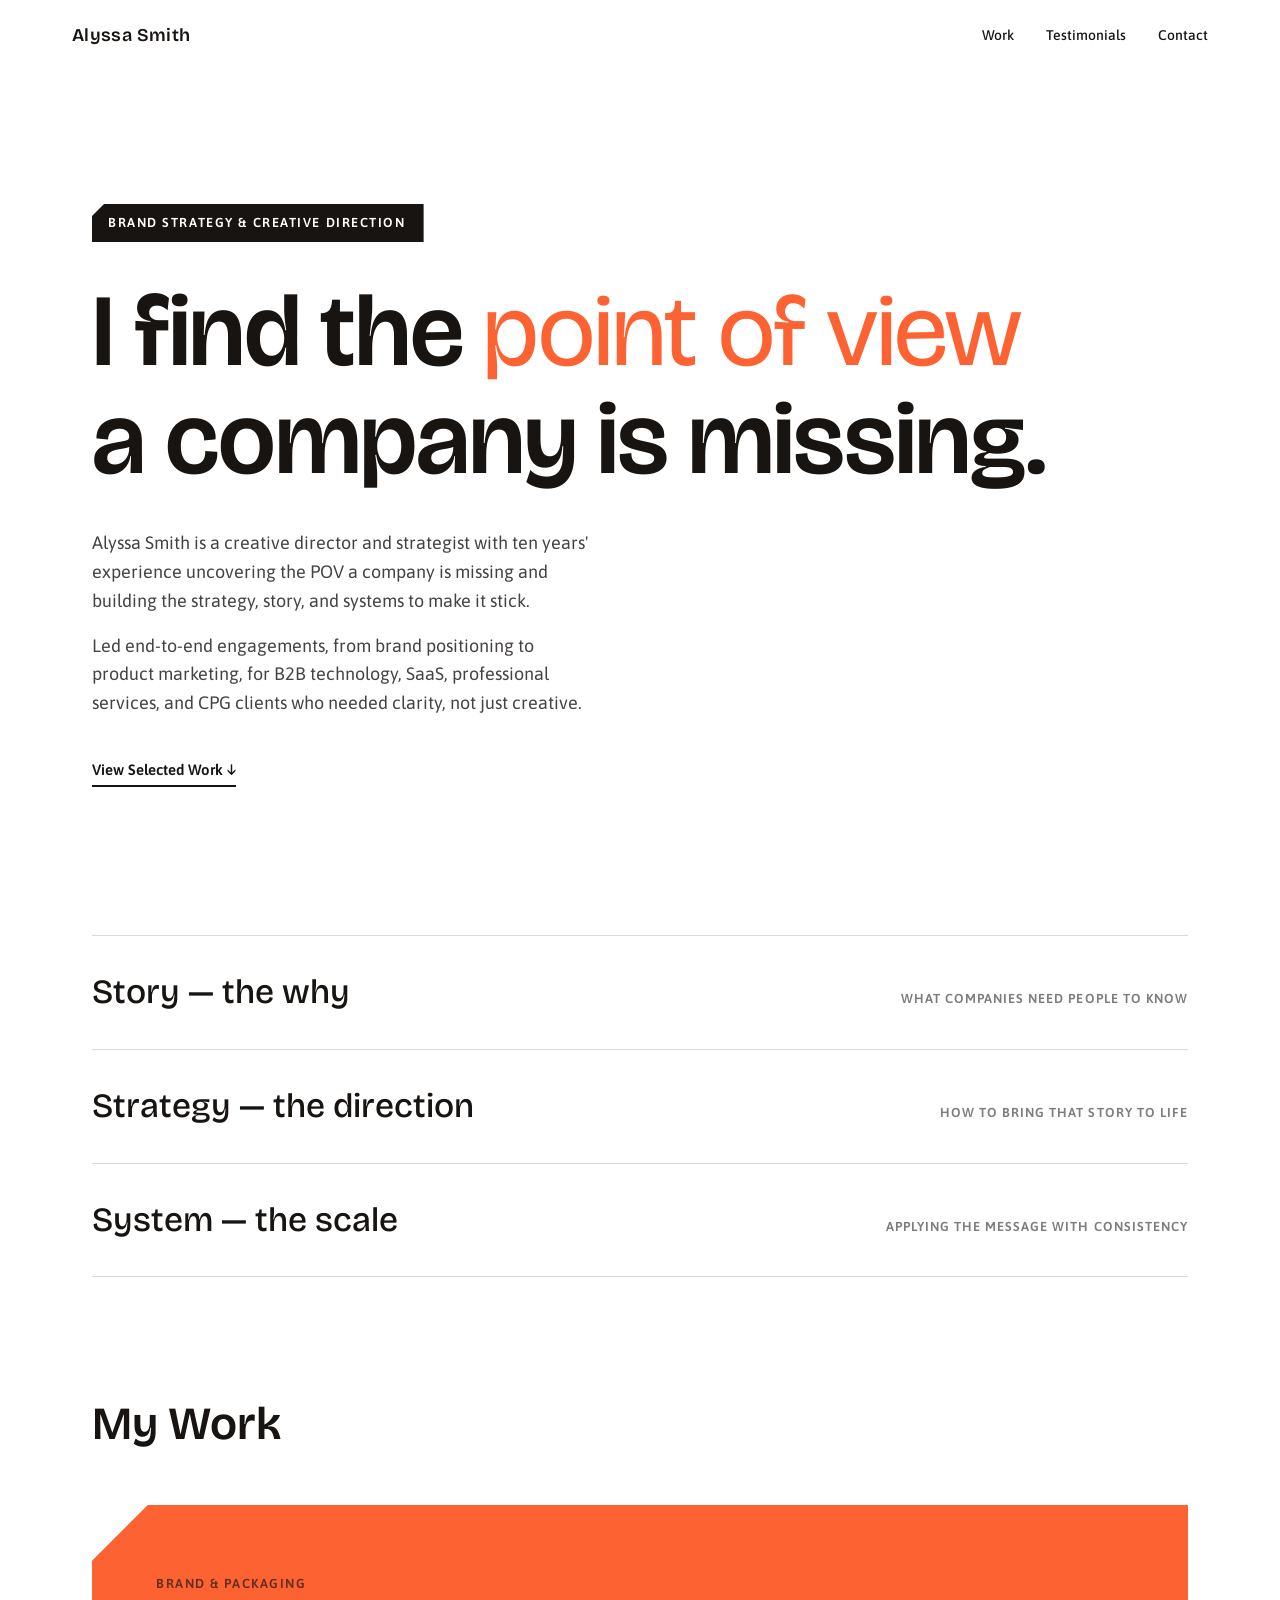
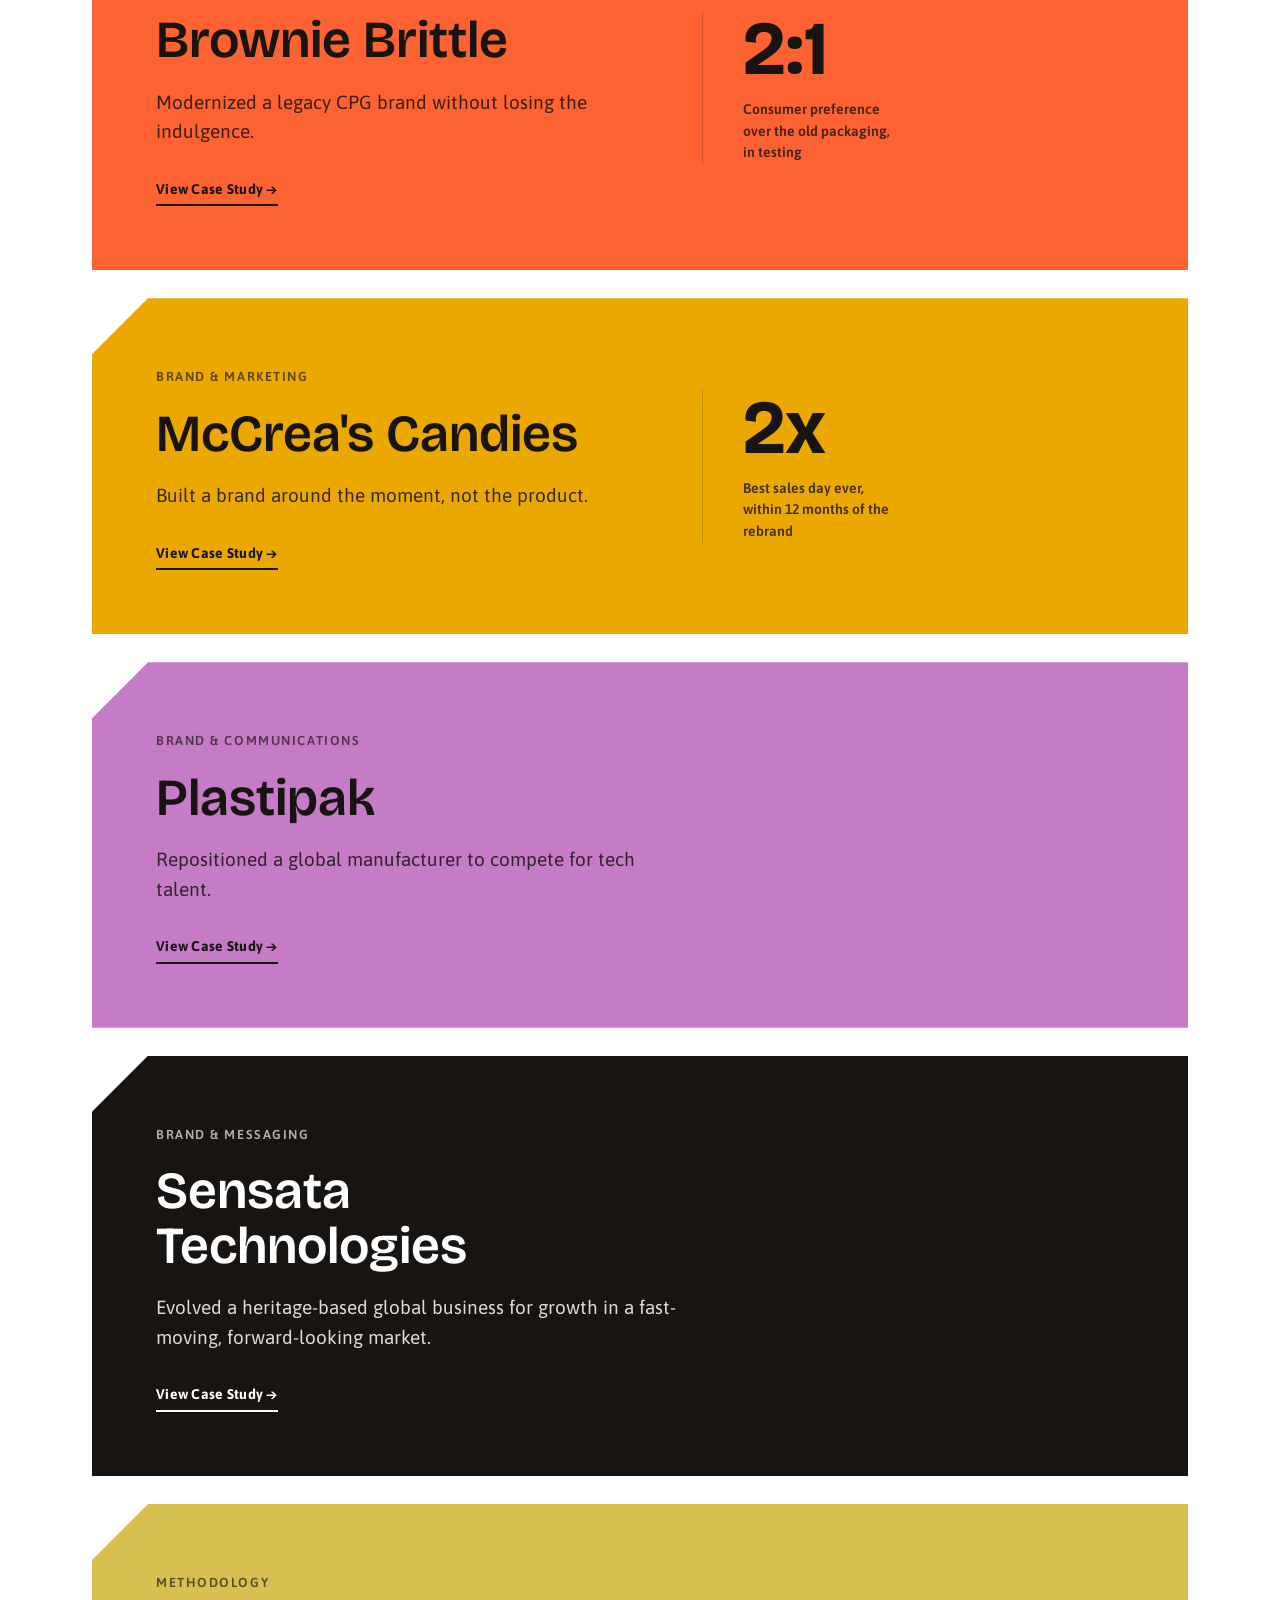
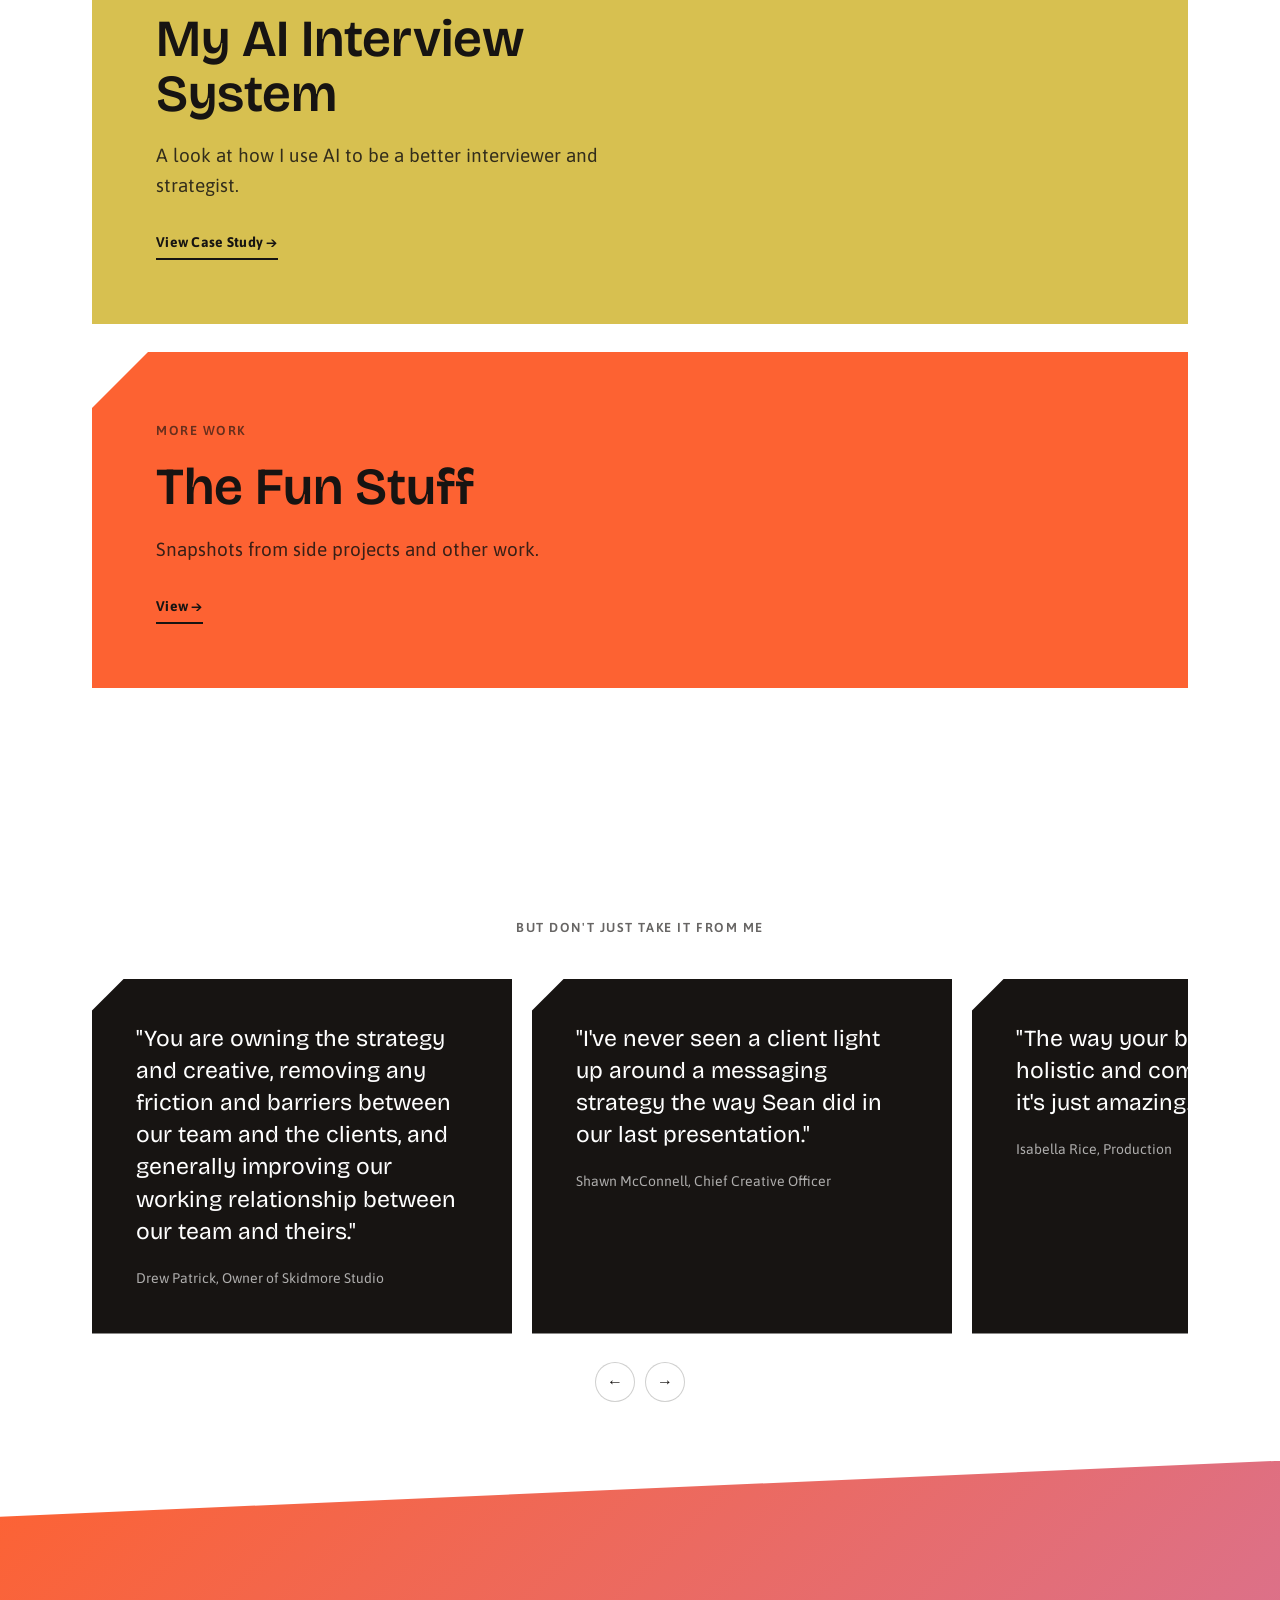
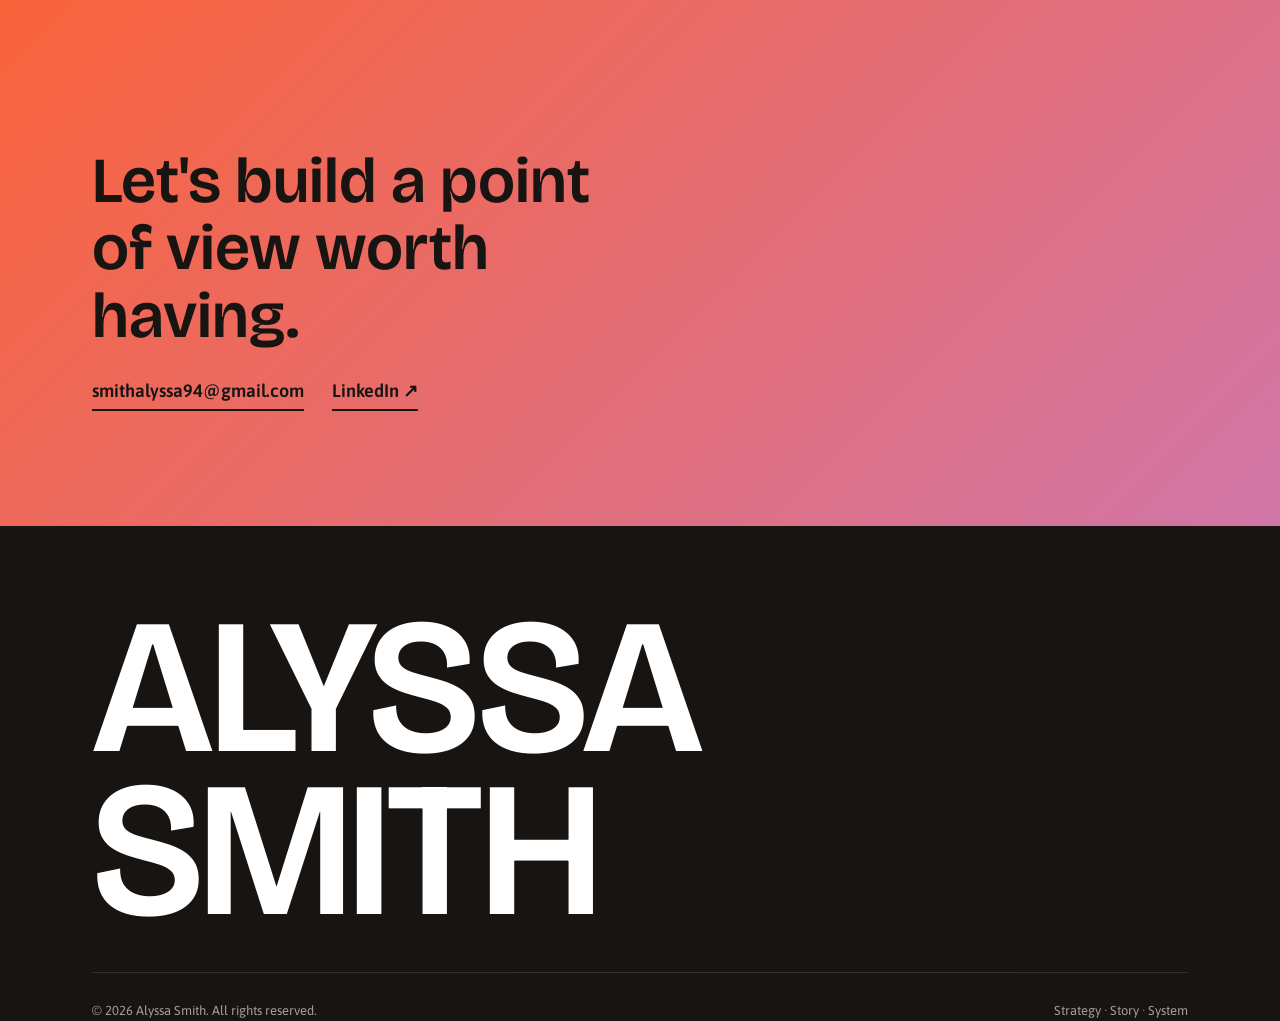
==== index.html @ 2c1bf3df "Initial commit: Alyssa Smith portfolio site Landing page, five password-gated case studies, and a Fu" ====
<!DOCTYPE html>
<html lang="en">
<head>
<meta charset="UTF-8">
<meta name="viewport" content="width=device-width, initial-scale=1.0">
<title>Alyssa Smith — Brand Strategy &amp; Creative Direction</title>
<meta name="description" content="I find the point of view a company is missing and build the strategy, story, and systems to make it stick.">
<link rel="preconnect" href="https://fonts.googleapis.com">
<link rel="preconnect" href="https://fonts.gstatic.com" crossorigin>
<link href="https://fonts.googleapis.com/css2?family=Bricolage+Grotesque:ital,opsz,wght@0,12..96,400..800;1,12..96,400..800&family=Asap:ital,wght@0,400..700;1,400..700&display=swap" rel="stylesheet">
<link rel="stylesheet" href="css/style.css">
</head>
<body>

<nav class="nav">
  <a href="#top" class="nav__name">Alyssa Smith</a>
  <ul class="nav__links">
    <li><a href="#work">Work</a></li>
    <li><a href="#testimonials">Testimonials</a></li>
    <li><a href="#contact">Contact</a></li>
  </ul>
</nav>

<main id="top">

  <!-- Hero -->
  <section class="hero wrap block block--paper">
    <p class="eyebrow hero__eyebrow card-cut">Brand Strategy &amp; Creative Direction</p>
    <h1 class="hero__statement">
      I find the <em>point of view</em><br>
      a company is missing<span class="hero__statement-mark">.</span>
    </h1>
    <div class="hero__bio">
      <p>Alyssa Smith is a creative director and strategist with ten years' experience uncovering the POV a company is missing and building the strategy, story, and systems to make it stick.</p>
      <p>Led end-to-end engagements, from brand positioning to product marketing, for B2B technology, SaaS, professional services, and CPG clients who needed clarity, not just creative.</p>
    </div>
    <a href="#work" class="hero__cta">View Selected Work ↓</a>
  </section>

  <!-- Strategy / Story / System rule list -->
  <section class="block block--paper">
    <div class="wrap rulelist">
      <div class="rulelist__row">
        <span class="rulelist__label">Story — the why</span>
        <span class="rulelist__tag">What Companies Need People To Know</span>
      </div>
      <div class="rulelist__row">
        <span class="rulelist__label">Strategy — the direction</span>
        <span class="rulelist__tag">How To Bring That Story To Life</span>
      </div>
      <div class="rulelist__row">
        <span class="rulelist__label">System — the scale</span>
        <span class="rulelist__tag">Applying The Message With Consistency</span>
      </div>
    </div>
  </section>

  <!-- Selected Work -->
  <section id="work" class="block block--paper block--pad">
    <div class="wrap">
      <div class="section-head">
        <h2>My Work</h2>
      </div>

      <div class="work-grid">

        <a href="#" class="project-card project-card--split project-card--rust card-cut" data-project="brownie-brittle">
          <div class="project-card__main">
            <span class="eyebrow project-card__tag">Brand &amp; Packaging</span>
            <h3>Brownie Brittle</h3>
            <p>Modernized a legacy CPG brand without losing the indulgence.</p>
            <span class="project-card__link">View Case Study →</span>
          </div>
          <div class="project-card__stat">
            <span class="project-card__stat-number">2:1</span>
            <span class="project-card__stat-label">Consumer preference over the old packaging, in testing</span>
          </div>
        </a>

        <a href="#" class="project-card project-card--split project-card--gold card-cut" data-project="mccreas">
          <div class="project-card__main">
            <span class="eyebrow project-card__tag">Brand &amp; Marketing</span>
            <h3>McCrea's Candies</h3>
            <p>Built a brand around the moment, not the product.</p>
            <span class="project-card__link">View Case Study →</span>
          </div>
          <div class="project-card__stat">
            <span class="project-card__stat-number">2x</span>
            <span class="project-card__stat-label">Best sales day ever, within 12 months of the rebrand</span>
          </div>
        </a>

        <a href="#" class="project-card project-card--plum card-cut" data-project="plastipak">
          <span class="eyebrow project-card__tag">Brand &amp; Communications</span>
          <h3>Plastipak</h3>
          <p>Repositioned a global manufacturer to compete for tech talent.</p>
          <span class="project-card__link">View Case Study →</span>
        </a>

        <a href="#" class="project-card project-card--ink card-cut" data-project="sensata">
          <span class="eyebrow project-card__tag">Brand &amp; Messaging</span>
          <h3>Sensata Technologies</h3>
          <p>Evolved a heritage-based global business for growth in a fast-moving, forward-looking market.</p>
          <span class="project-card__link">View Case Study →</span>
        </a>

        <a href="#" class="project-card project-card--olive card-cut" data-project="ai-interview-system">
          <span class="eyebrow project-card__tag">Methodology</span>
          <h3>My AI Interview System</h3>
          <p>A look at how I use AI to be a better interviewer and strategist.</p>
          <span class="project-card__link">View Case Study →</span>
        </a>

        <a href="projects/fun-stuff.html" class="project-card project-card--rust card-cut" data-nav="fun-stuff">
          <span class="eyebrow project-card__tag">More Work</span>
          <h3>The Fun Stuff</h3>
          <p>Snapshots from side projects and other work.</p>
          <span class="project-card__link">View →</span>
        </a>

      </div>
    </div>
  </section>

  <!-- Testimonials -->
  <section id="testimonials" class="block block--paper block--pad testimonials">
    <div class="wrap">
      <div class="testimonials__head">
        <p class="eyebrow">But Don't Just Take It From Me</p>
      </div>
      <div class="testimonial-grid" id="testimonialGrid">

        <div class="testimonial card-cut">
          <p class="testimonial__quote">"You are owning the strategy and creative, removing any friction and barriers between our team and the clients, and generally improving our working relationship between our team and theirs."</p>
          <p class="testimonial__attr">Drew Patrick, Owner of Skidmore Studio</p>
        </div>

        <div class="testimonial card-cut">
          <p class="testimonial__quote">"I've never seen a client light up around a messaging strategy the way Sean did in our last presentation."</p>
          <p class="testimonial__attr">Shawn McConnell, Chief Creative Officer</p>
        </div>

        <div class="testimonial card-cut">
          <p class="testimonial__quote">"The way your brain works, holistic and comprehensive, it's just amazing."</p>
          <p class="testimonial__attr">Isabella Rice, Production</p>
        </div>

        <div class="testimonial card-cut">
          <p class="testimonial__quote">"You really do run a tight ship, it makes being on your projects so easy and lovely."</p>
          <p class="testimonial__attr">Sarah Johnson, Senior Designer</p>
        </div>

      </div>
      <div class="testimonial-nav">
        <button type="button" class="testimonial-nav__btn" id="testimonialPrev" aria-label="Previous testimonial">←</button>
        <button type="button" class="testimonial-nav__btn" id="testimonialNext" aria-label="Next testimonial">→</button>
      </div>
    </div>
  </section>

  <!-- Contact / Footer -->
  <footer id="contact" class="block block--gradient block--cut">
    <div class="wrap block--pad contact">
      <h2>Let's build a point of view worth having.</h2>
      <div class="contact__links">
        <a href="mailto:smithalyssa94@gmail.com">smithalyssa94@gmail.com</a>
        <a href="#" target="_blank" rel="noopener">LinkedIn ↗</a>
      </div>
    </div>

    <div class="block block--ink footer">
      <div class="wrap">
        <div class="footer__wordmark">ALYSSA<br>SMITH</div>
        <div class="footer__bottom">
          <span>© 2026 Alyssa Smith. All rights reserved.</span>
          <span>Strategy · Story · System</span>
        </div>
      </div>
    </div>
  </footer>

</main>

<!-- Password gate modal -->
<div class="gate" id="gate">
  <div class="gate__panel card-cut">
    <button class="gate__close" id="gateClose" aria-label="Close">&times;</button>
    <h3>This case study is password-protected.</h3>
    <p>Reach out if you'd like access.</p>
    <form class="gate__form" id="gateForm">
      <input type="password" class="gate__input" id="gateInput" placeholder="Password" autocomplete="off">
      <button type="submit" class="gate__submit">Enter</button>
    </form>
    <p class="gate__error" id="gateError">That's not it — try again.</p>
  </div>
</div>

<script src="js/main.js"></script>
</body>
</html>
---- css/style.css ----
/* ============================================
   Alyssa Smith — Portfolio
   Palette: paper / ink / rust / plum / gold / olive
   ============================================ */

:root {
  --paper: #ffffff;
  --ink: #171412;
  --ink-soft: #2c2820;
  --rust: #fd6232;
  --plum: #c57bc6;
  --gold: #eba801;
  --olive: #d7c050;

  --font-display: "Bricolage Grotesque", -apple-system, BlinkMacSystemFont, "Segoe UI", sans-serif;
  --font-body: "Asap", -apple-system, BlinkMacSystemFont, "Segoe UI", sans-serif;

  --diagonal: 56px;
  --section-pad-y: clamp(64px, 9vw, 128px);
  --edge: clamp(24px, 6vw, 72px);
  --cut: 28px;
}

* {
  box-sizing: border-box;
}

html {
  scroll-behavior: smooth;
}

body {
  margin: 0;
  background: var(--paper);
  color: var(--ink);
  font-family: var(--font-body);
  font-size: 17px;
  line-height: 1.55;
  -webkit-font-smoothing: antialiased;
}

img {
  max-width: 100%;
  display: block;
}

a {
  color: inherit;
}

h1, h2, h3, h4 {
  font-family: var(--font-display);
  font-weight: 600;
  line-height: 1.05;
  margin: 0;
}

p {
  margin: 0;
}

.wrap {
  max-width: 1240px;
  margin: 0 auto;
  padding-left: var(--edge);
  padding-right: var(--edge);
}

.eyebrow {
  font-size: 13px;
  font-weight: 600;
  letter-spacing: 0.12em;
  text-transform: uppercase;
  opacity: 0.65;
}

/* ---------- Nav ---------- */

.nav {
  position: fixed;
  top: 0;
  left: 0;
  right: 0;
  z-index: 100;
  display: flex;
  align-items: center;
  justify-content: space-between;
  padding: 22px var(--edge);
  background: rgba(255, 255, 255, 0.86);
  backdrop-filter: blur(6px);
}

.nav__name {
  font-family: var(--font-display);
  font-weight: 600;
  font-size: 18px;
  letter-spacing: 0.02em;
  text-decoration: none;
}

.nav__links {
  display: flex;
  gap: 32px;
  list-style: none;
  margin: 0;
  padding: 0;
  font-size: 14px;
  font-weight: 500;
}

.nav__links a {
  text-decoration: none;
  border-bottom: 1px solid transparent;
  padding-bottom: 2px;
  transition: border-color 0.2s ease;
}

.nav__links a:hover {
  border-color: currentColor;
}

.nav__toggle {
  display: none;
}

/* ---------- Diagonal section mechanics ---------- */

.block {
  position: relative;
}

.block--cut {
  clip-path: polygon(0 var(--diagonal), 100% 0, 100% 100%, 0 100%);
  margin-top: calc(var(--diagonal) * -1);
  padding-top: calc(var(--diagonal) + var(--section-pad-y));
}

.block--cut-both {
  clip-path: polygon(0 var(--diagonal), 100% 0, 100% calc(100% - var(--diagonal)), 0 100%);
  margin-top: calc(var(--diagonal) * -1);
  padding-top: calc(var(--diagonal) + var(--section-pad-y));
  padding-bottom: calc(var(--diagonal) + var(--section-pad-y));
}

.block--pad {
  padding-top: var(--section-pad-y);
  padding-bottom: var(--section-pad-y);
}

.block--paper { background: var(--paper); }
.block--ink { background: var(--ink); color: var(--paper); }
.block--rust { background: var(--rust); }
.block--plum { background: var(--plum); }
.block--gold { background: var(--gold); }
.block--olive { background: var(--olive); }
.block--gradient { background: linear-gradient(135deg, var(--rust), var(--plum)); }

/* ---------- Cut-corner card system ---------- */

.card-cut {
  clip-path: polygon(var(--cut) 0, 100% 0, 100% 100%, 0 100%, 0 var(--cut));
}

.card-cut--sm {
  --cut: 16px;
}

.card-cut--lg {
  --cut: 44px;
}

.card-cut--xl {
  --cut: 64px;
}

/* ---------- Hero ---------- */

.hero {
  padding-top: calc(140px + 64px);
  padding-bottom: 140px;
}

.hero__eyebrow {
  position: relative;
  display: inline-block;
  background: var(--ink);
  color: var(--paper);
  padding: 9px 18px 9px 16px;
  margin-bottom: 36px;
  opacity: 1;
  --cut: 12px;
}

.hero__statement {
  position: relative;
  font-size: clamp(44px, 8vw, 104px);
  max-width: 17ch;
  letter-spacing: -0.01em;
}

.hero__statement em {
  font-style: normal;
  font-weight: 400;
  color: var(--rust);
}

.hero__statement-mark {
  color: var(--ink);
}

.hero__bio {
  position: relative;
  max-width: 56ch;
  margin-top: 36px;
}

.hero__bio p {
  font-size: clamp(16px, 1.5vw, 18px);
  opacity: 0.8;
  line-height: 1.6;
}

.hero__bio p + p {
  margin-top: 16px;
}

.hero__cta {
  position: relative;
  display: inline-flex;
  align-items: center;
  gap: 8px;
  margin-top: 40px;
  font-weight: 600;
  font-size: 15px;
  text-decoration: none;
  border-bottom: 2px solid var(--ink);
  padding-bottom: 4px;
}

/* ---------- Rule list (Strategy / Story / System) ---------- */

.rulelist {
  padding-top: 8px;
  padding-bottom: 8px;
}

.rulelist__row {
  display: grid;
  grid-template-columns: 1fr auto;
  align-items: baseline;
  gap: 24px;
  padding: 30px 0;
  border-top: 1px solid rgba(26, 23, 18, 0.16);
  opacity: 0;
  transform: translateX(56px);
  transition: opacity 0.6s ease, transform 0.6s ease;
}

.rulelist__row:nth-child(2) {
  transition-delay: 0.1s;
}

.rulelist__row:nth-child(3) {
  transition-delay: 0.2s;
}

.rulelist__row.is-visible {
  opacity: 1;
  transform: translateX(0);
}

.rulelist__row:last-child {
  border-bottom: 1px solid rgba(26, 23, 18, 0.16);
}

@media (prefers-reduced-motion: reduce) {
  .rulelist__row {
    opacity: 1;
    transform: none;
    transition: none;
  }
}

.rulelist__label {
  font-family: var(--font-display);
  font-size: clamp(22px, 3.4vw, 34px);
  font-weight: 500;
}

.rulelist__tag {
  font-size: 13px;
  font-weight: 600;
  letter-spacing: 0.08em;
  text-transform: uppercase;
  opacity: 0.55;
  white-space: nowrap;
}

/* ---------- Selected work ---------- */

.section-head {
  margin-bottom: 56px;
  max-width: 60ch;
}

.section-head h2 {
  font-size: clamp(30px, 4vw, 46px);
  margin-bottom: 14px;
}

.section-head p {
  font-size: 18px;
  opacity: 0.75;
}

.work-grid {
  display: flex;
  flex-direction: column;
  gap: 28px;
}

.project-card {
  position: relative;
  display: block;
  text-decoration: none;
  padding: clamp(40px, 5vw, 64px);
  --cut: 56px;
}

.project-card h3 {
  font-size: clamp(30px, 5vw, 52px);
  max-width: 14ch;
  margin-top: 18px;
  margin-bottom: 20px;
}

.project-card p {
  font-size: clamp(16px, 1.6vw, 19px);
  max-width: 52ch;
  opacity: 0.85;
}

.project-card__link {
  display: inline-flex;
  align-items: center;
  gap: 8px;
  margin-top: 32px;
  font-size: 14px;
  font-weight: 700;
  letter-spacing: 0.02em;
  border-bottom: 2px solid currentColor;
  padding-bottom: 4px;
}

.project-card--split {
  display: grid;
  grid-template-columns: 1.2fr 1fr;
  align-items: center;
  gap: 40px;
}

.project-card--split h3 {
  margin-top: 18px;
}

.project-card__stat {
  display: flex;
  flex-direction: column;
  padding-left: 40px;
  border-left: 1px solid rgba(23, 20, 18, 0.18);
}

.project-card__stat-number {
  font-family: var(--font-display);
  font-size: clamp(48px, 6vw, 76px);
  font-weight: 700;
  line-height: 1;
}

.project-card__stat-label {
  margin-top: 12px;
  font-size: 14px;
  font-weight: 600;
  max-width: 22ch;
  opacity: 0.8;
}

.project-card--rust { background: var(--rust); color: var(--ink); }
.project-card--gold { background: var(--gold); color: var(--ink); }
.project-card--plum { background: var(--plum); color: var(--ink); }
.project-card--ink { background: var(--ink); color: var(--paper); }
.project-card--olive { background: var(--olive); color: var(--ink); }

/* ---------- Funsies (More Work — stacked per-project carousels, fun-stuff.html) ---------- */

.funsies-projects {
  margin-top: 40px;
}

.funsies-project + .funsies-project {
  margin-top: 72px;
  padding-top: 56px;
  border-top: 1px solid rgba(23, 20, 18, 0.12);
}

.funsies-project__carousel-wrap {
  position: relative;
  padding-left: var(--edge);
  padding-right: var(--edge);
}

.funsies-project__carousel {
  display: flex;
  overflow-x: auto;
  scroll-snap-type: x mandatory;
  scrollbar-color: var(--ink) rgba(26, 23, 18, 0.12);
}

.funsies-project__carousel::-webkit-scrollbar {
  height: 5px;
}

.funsies-project__carousel::-webkit-scrollbar-track {
  background: rgba(26, 23, 18, 0.12);
}

.funsies-project__carousel::-webkit-scrollbar-thumb {
  background: var(--ink);
}

.funsies-project__slide {
  flex: 0 0 100%;
  scroll-snap-align: start;
  height: clamp(320px, 42vw, 560px);
  background: var(--paper);
}

.funsies-project__slide img {
  width: 100%;
  height: 100%;
  display: block;
  object-fit: contain;
}

.funsies-project__copy {
  max-width: 52em;
  margin-top: 28px;
}

.funsies-project__copy h4 {
  font-family: var(--font-display);
  font-size: clamp(22px, 2.4vw, 30px);
  font-weight: 600;
  margin-bottom: 12px;
}

.funsies-project__copy p {
  font-size: clamp(15px, 1.4vw, 17px);
  opacity: 0.75;
  line-height: 1.55;
}

.funsies-project__copy p + p {
  margin-top: 14px;
}

.funsies-project__role {
  font-size: 14px;
}

.funsies-card__result {
  display: block;
  margin-top: 14px;
  font-size: 14px;
  font-weight: 700;
  letter-spacing: 0.02em;
  color: var(--rust);
}

.funsies-card__result--muted {
  color: inherit;
  opacity: 0.5;
  font-weight: 600;
}

.funsies-nav {
  display: flex;
  justify-content: center;
  gap: 10px;
  margin-top: 20px;
}

.funsies-nav__btn {
  width: 44px;
  height: 44px;
  border-radius: 50%;
  border: 1px solid rgba(23, 20, 18, 0.2);
  background: var(--paper);
  color: var(--ink);
  font-size: 17px;
  cursor: pointer;
  transition: background 0.15s ease, color 0.15s ease;
}

.funsies-nav__btn:hover {
  background: var(--ink);
  color: var(--paper);
}

/* ---------- Testimonials ---------- */

.testimonials {
  position: relative;
}

.testimonials__head {
  display: flex;
  align-items: center;
  justify-content: center;
  text-align: center;
  margin-bottom: 40px;
}

.testimonial-nav {
  display: flex;
  justify-content: center;
  gap: 10px;
  margin-top: 28px;
}

.testimonial-nav__btn {
  width: 40px;
  height: 40px;
  border-radius: 50%;
  border: 1px solid rgba(23, 20, 18, 0.2);
  background: var(--paper);
  color: var(--ink);
  font-size: 16px;
  cursor: pointer;
  transition: background 0.15s ease, color 0.15s ease;
}

.testimonial-nav__btn:hover {
  background: var(--ink);
  color: var(--paper);
}

.testimonial-grid {
  display: flex;
  gap: 20px;
  overflow-x: auto;
  scroll-snap-type: x mandatory;
  padding-bottom: 20px;
  margin-bottom: -20px;
  scrollbar-color: var(--ink) rgba(26, 23, 18, 0.12);
}

.testimonial-grid::-webkit-scrollbar {
  height: 5px;
}

.testimonial-grid::-webkit-scrollbar-track {
  background: rgba(26, 23, 18, 0.12);
}

.testimonial-grid::-webkit-scrollbar-thumb {
  background: var(--ink);
}

.testimonial {
  flex: 0 0 clamp(280px, 38vw, 420px);
  scroll-snap-align: start;
  background: var(--ink);
  color: var(--paper);
  padding: clamp(32px, 4vw, 44px);
  --cut: 32px;
}

.testimonial__quote {
  font-family: var(--font-display);
  font-size: clamp(19px, 2vw, 23px);
  font-weight: 400;
  line-height: 1.4;
  margin-bottom: 20px;
}

.testimonial__attr {
  font-size: 14px;
  opacity: 0.65;
}

/* ---------- Contact / Footer ---------- */

.contact {
  text-align: left;
}

.contact h2 {
  font-size: clamp(34px, 6vw, 64px);
  max-width: 14ch;
  margin-bottom: 28px;
}

.contact__links {
  display: flex;
  flex-wrap: wrap;
  gap: 28px;
  font-size: 18px;
  font-weight: 600;
}

.contact__links a {
  text-decoration: none;
  border-bottom: 2px solid currentColor;
  padding-bottom: 4px;
}

.footer {
  padding-top: 80px;
}

.footer__wordmark {
  font-family: var(--font-display);
  font-weight: 600;
  font-size: clamp(64px, 15vw, 220px);
  line-height: 0.85;
  letter-spacing: -0.02em;
  margin-bottom: 40px;
}

.footer__bottom {
  display: flex;
  justify-content: space-between;
  align-items: center;
  flex-wrap: wrap;
  gap: 16px;
  padding-top: 28px;
  border-top: 1px solid rgba(243, 236, 223, 0.2);
  font-size: 13px;
  opacity: 0.6;
}

/* ---------- Password modal ---------- */

.gate {
  position: fixed;
  inset: 0;
  z-index: 200;
  display: none;
  align-items: center;
  justify-content: center;
  background: rgba(26, 23, 18, 0.72);
  padding: 24px;
}

.gate.is-open {
  display: flex;
}

.gate__panel {
  background: var(--ink);
  color: var(--paper);
  max-width: 380px;
  width: 100%;
  padding: 36px 32px;
  position: relative;
  --cut: 24px;
}

.gate__panel h3 {
  font-size: 22px;
  margin-bottom: 10px;
}

.gate__panel p {
  font-size: 14px;
  opacity: 0.7;
  margin-bottom: 22px;
}

.gate__form {
  display: flex;
  gap: 10px;
}

.gate__input {
  flex: 1;
  padding: 12px 14px;
  border: 1px solid rgba(255, 255, 255, 0.2);
  border-radius: 2px;
  font-size: 15px;
  font-family: var(--font-body);
  background: #fff;
  color: var(--ink);
}

.gate__submit {
  padding: 12px 18px;
  background: linear-gradient(135deg, var(--rust), var(--plum));
  color: var(--ink);
  border: none;
  border-radius: 2px;
  font-weight: 600;
  cursor: pointer;
}

.gate__panel p.gate__error {
  margin-top: 12px;
  font-size: 13px;
  color: var(--rust);
  opacity: 0;
  height: 0;
}

.gate__panel p.gate__error.is-visible {
  opacity: 1;
  height: auto;
}

.gate__close {
  position: absolute;
  top: 16px;
  right: 16px;
  background: none;
  border: none;
  font-size: 20px;
  cursor: pointer;
  opacity: 0.5;
  line-height: 1;
}

/* ---------- Responsive ---------- */

@media (max-width: 860px) {
  :root {
    --diagonal: 32px;
  }

  .nav__links {
    display: none;
  }

  .project-card,
  .testimonial {
    --cut: 32px;
  }

  .testimonial-grid > .testimonial {
    flex-basis: 85vw;
  }

  .footer__bottom {
    flex-direction: column;
    align-items: flex-start;
  }

  .rulelist__row {
    grid-template-columns: 1fr;
    gap: 8px;
  }

  .rulelist__tag {
    white-space: normal;
  }
}

@media (max-width: 620px) {
  .project-card--split {
    grid-template-columns: 1fr;
    gap: 28px;
  }

  .project-card__stat {
    padding-left: 0;
    padding-top: 24px;
    border-left: none;
    border-top: 1px solid rgba(23, 20, 18, 0.18);
  }
}
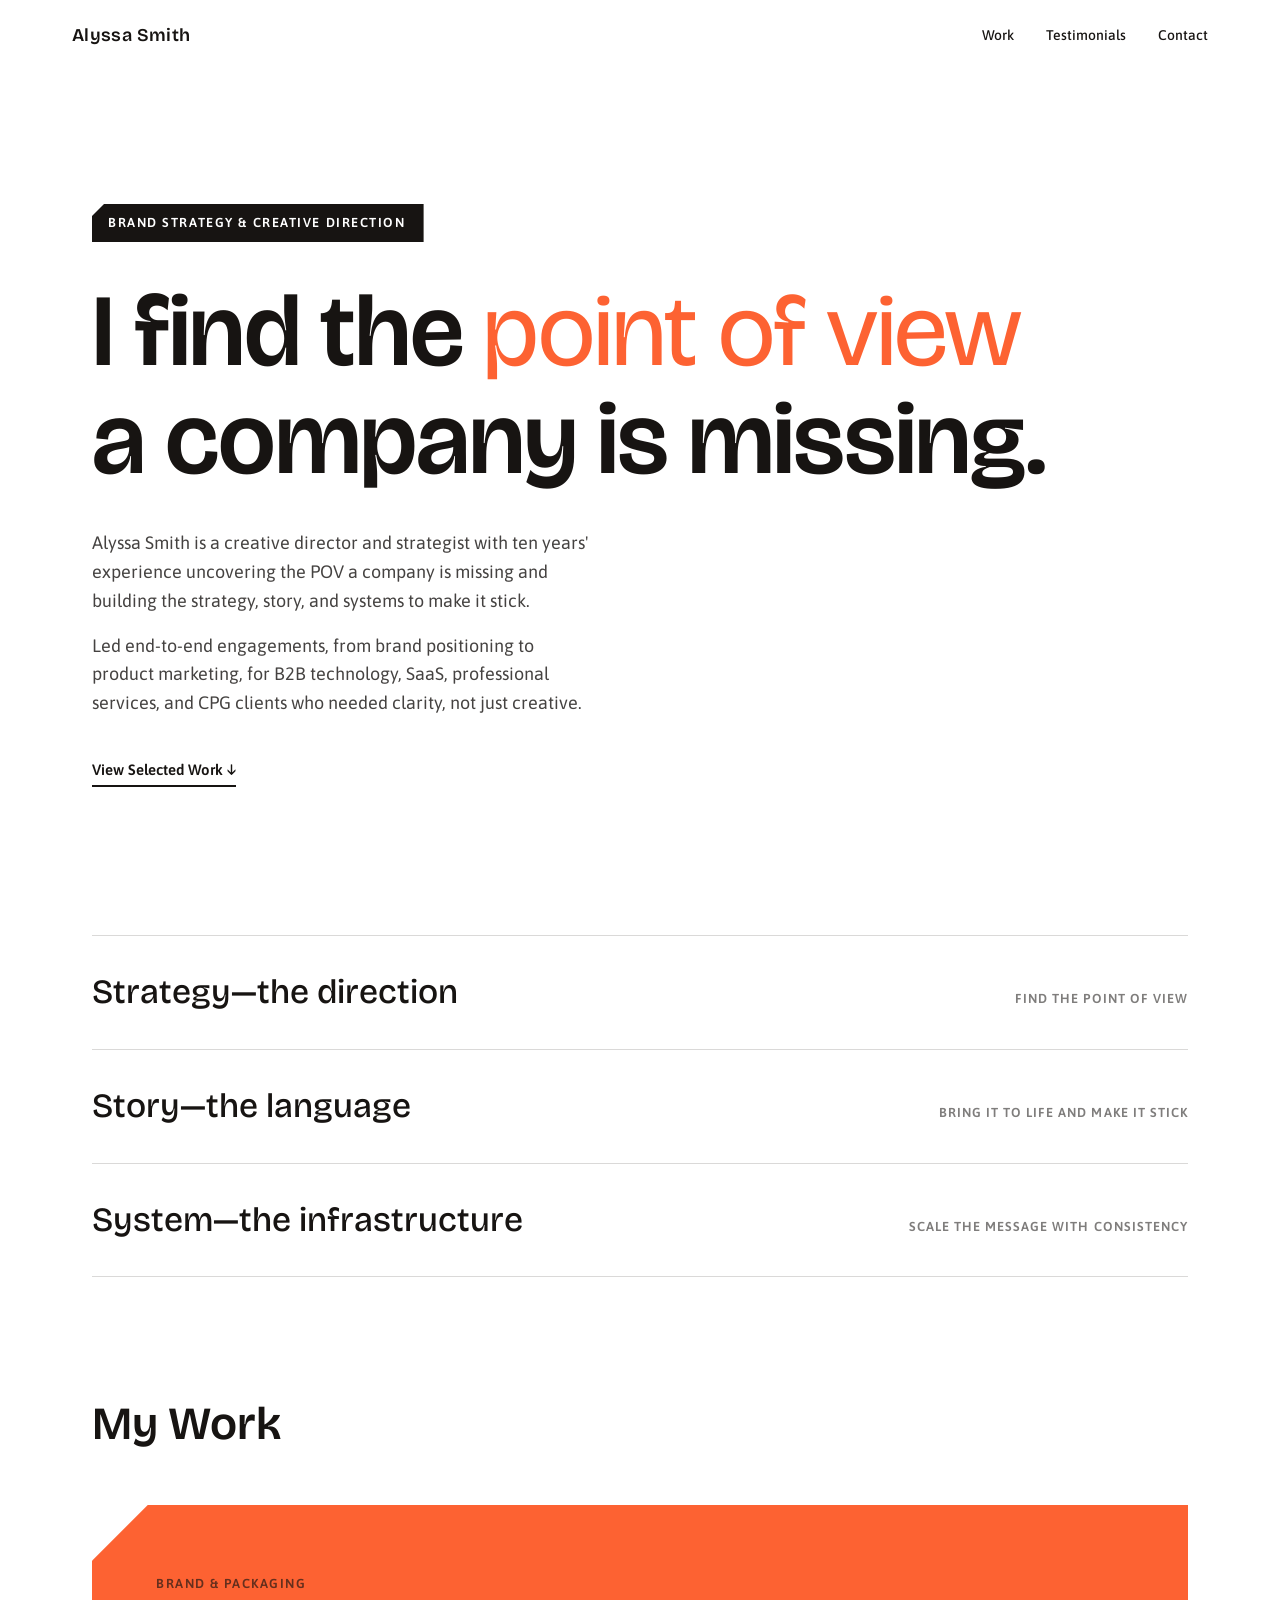
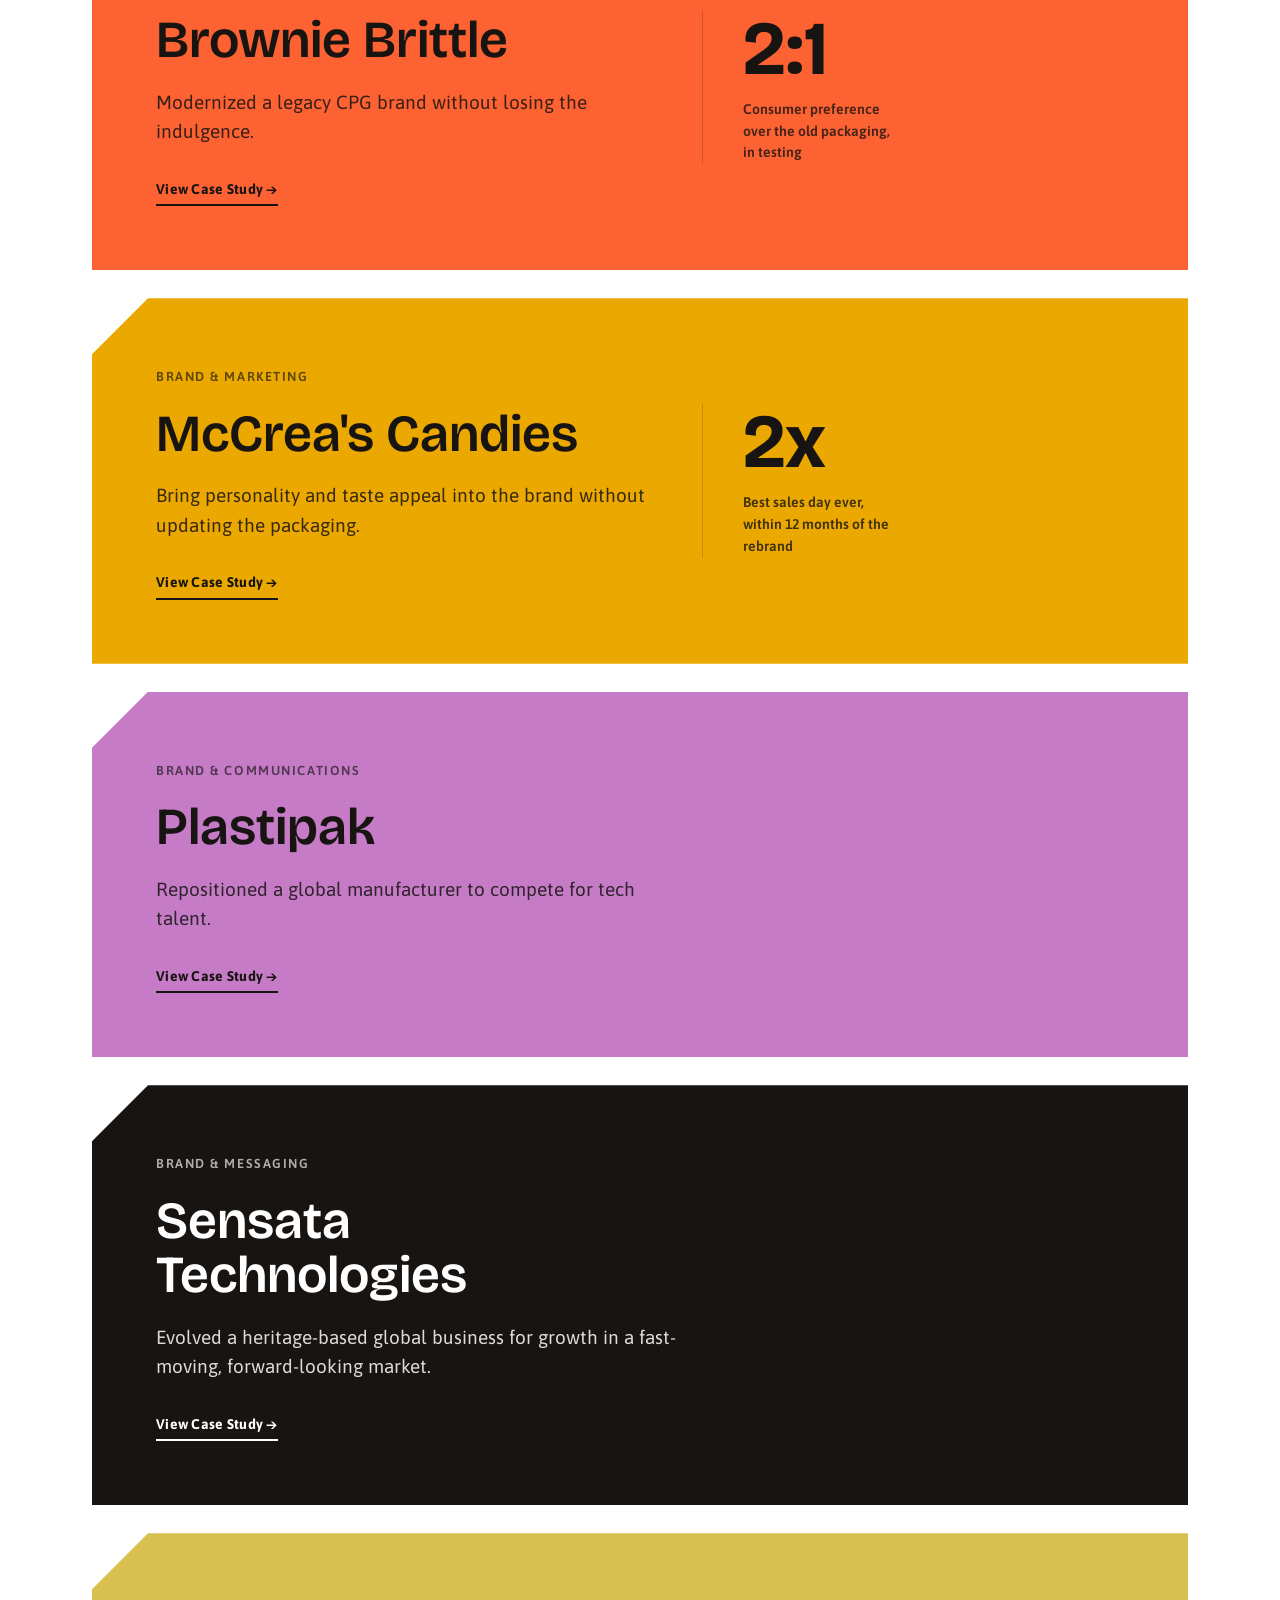
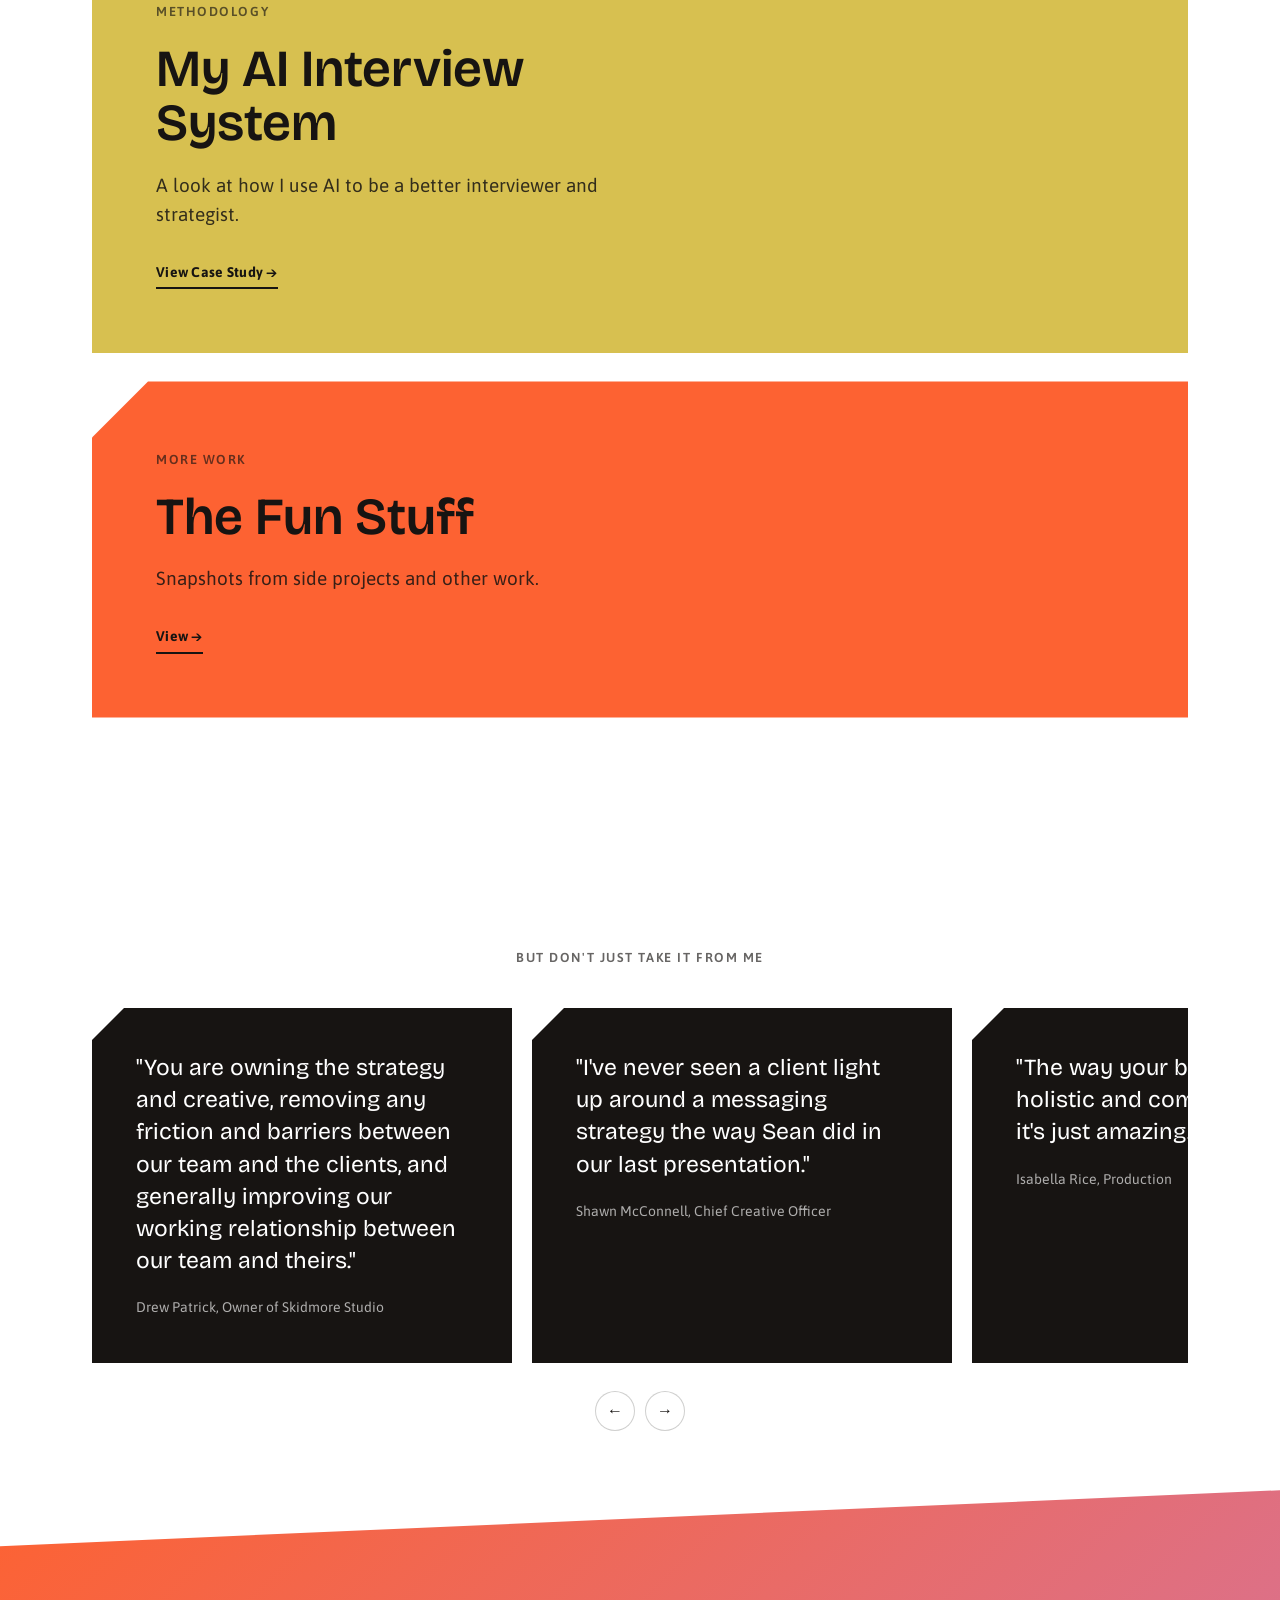
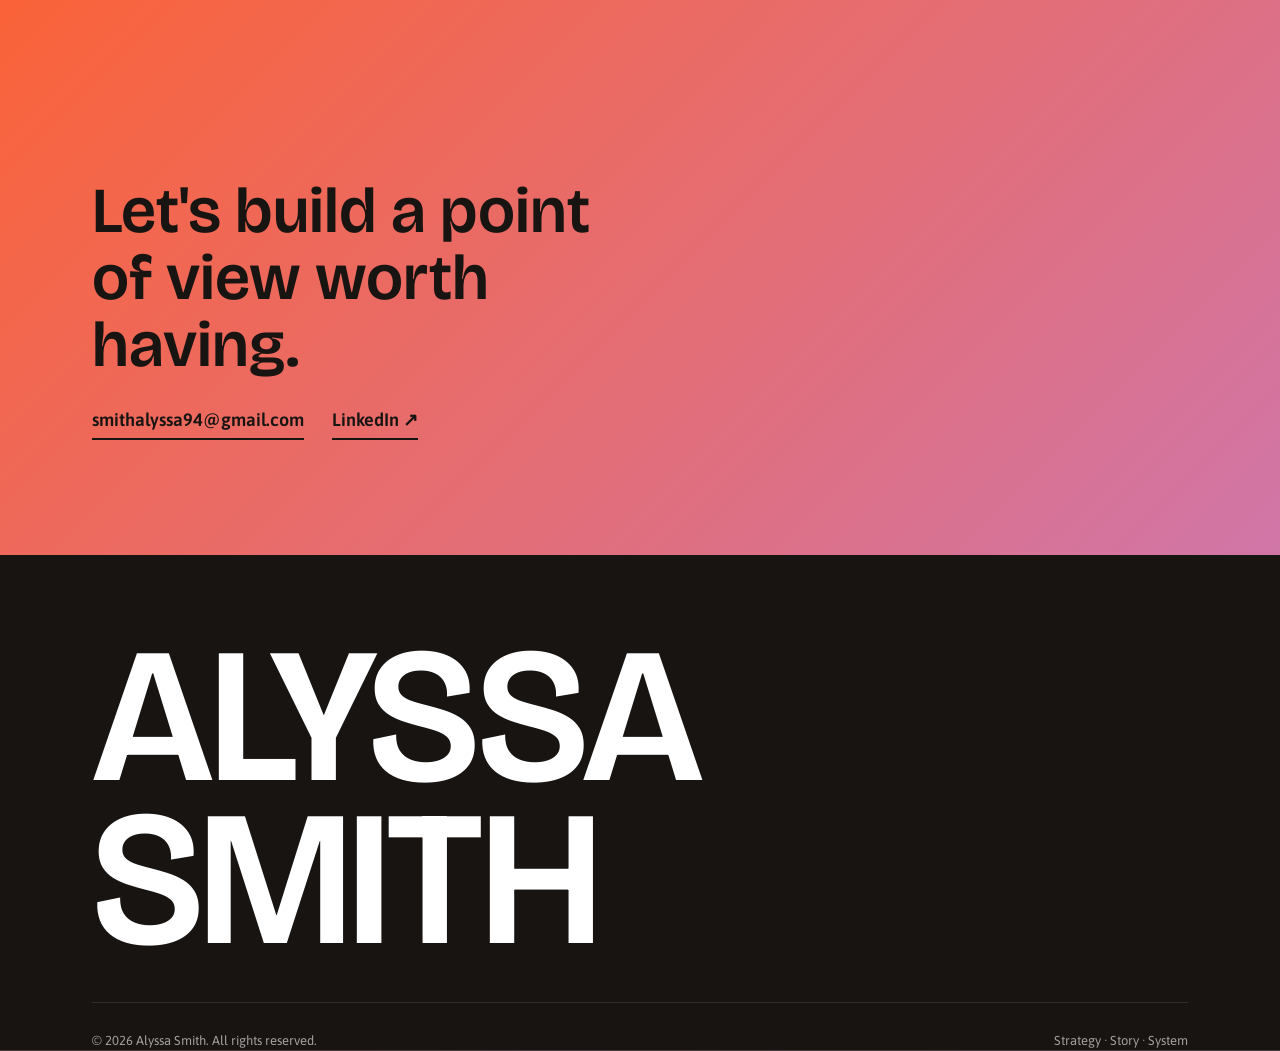
==== commit d0e0a2c7: "Add files via upload" ====
--- a/index.html
+++ b/index.html
@@ -41,16 +41,16 @@
   <section class="block block--paper">
     <div class="wrap rulelist">
       <div class="rulelist__row">
-        <span class="rulelist__label">Story — the why</span>
-        <span class="rulelist__tag">What Companies Need People To Know</span>
+        <span class="rulelist__label">Strategy—the direction</span>
+        <span class="rulelist__tag">Find the point of view</span>
       </div>
       <div class="rulelist__row">
-        <span class="rulelist__label">Strategy — the direction</span>
-        <span class="rulelist__tag">How To Bring That Story To Life</span>
+        <span class="rulelist__label">Story—the language</span>
+        <span class="rulelist__tag">Bring it to life and make it stick</span>
       </div>
       <div class="rulelist__row">
-        <span class="rulelist__label">System — the scale</span>
-        <span class="rulelist__tag">Applying The Message With Consistency</span>
+        <span class="rulelist__label">System—the infrastructure</span>
+        <span class="rulelist__tag">Scale the message with consistency</span>
       </div>
     </div>
   </section>
@@ -81,7 +81,7 @@
           <div class="project-card__main">
             <span class="eyebrow project-card__tag">Brand &amp; Marketing</span>
             <h3>McCrea's Candies</h3>
-            <p>Built a brand around the moment, not the product.</p>
+            <p>Bring personality and taste appeal into the brand without updating the packaging.</p>
             <span class="project-card__link">View Case Study →</span>
           </div>
           <div class="project-card__stat">
@@ -164,7 +164,7 @@
       <h2>Let's build a point of view worth having.</h2>
       <div class="contact__links">
         <a href="mailto:smithalyssa94@gmail.com">smithalyssa94@gmail.com</a>
-        <a href="#" target="_blank" rel="noopener">LinkedIn ↗</a>
+        <a href="https://www.linkedin.com/in/alyssa-smith-50216ab2/" target="_blank" rel="noopener">LinkedIn ↗</a>
       </div>
     </div>
 
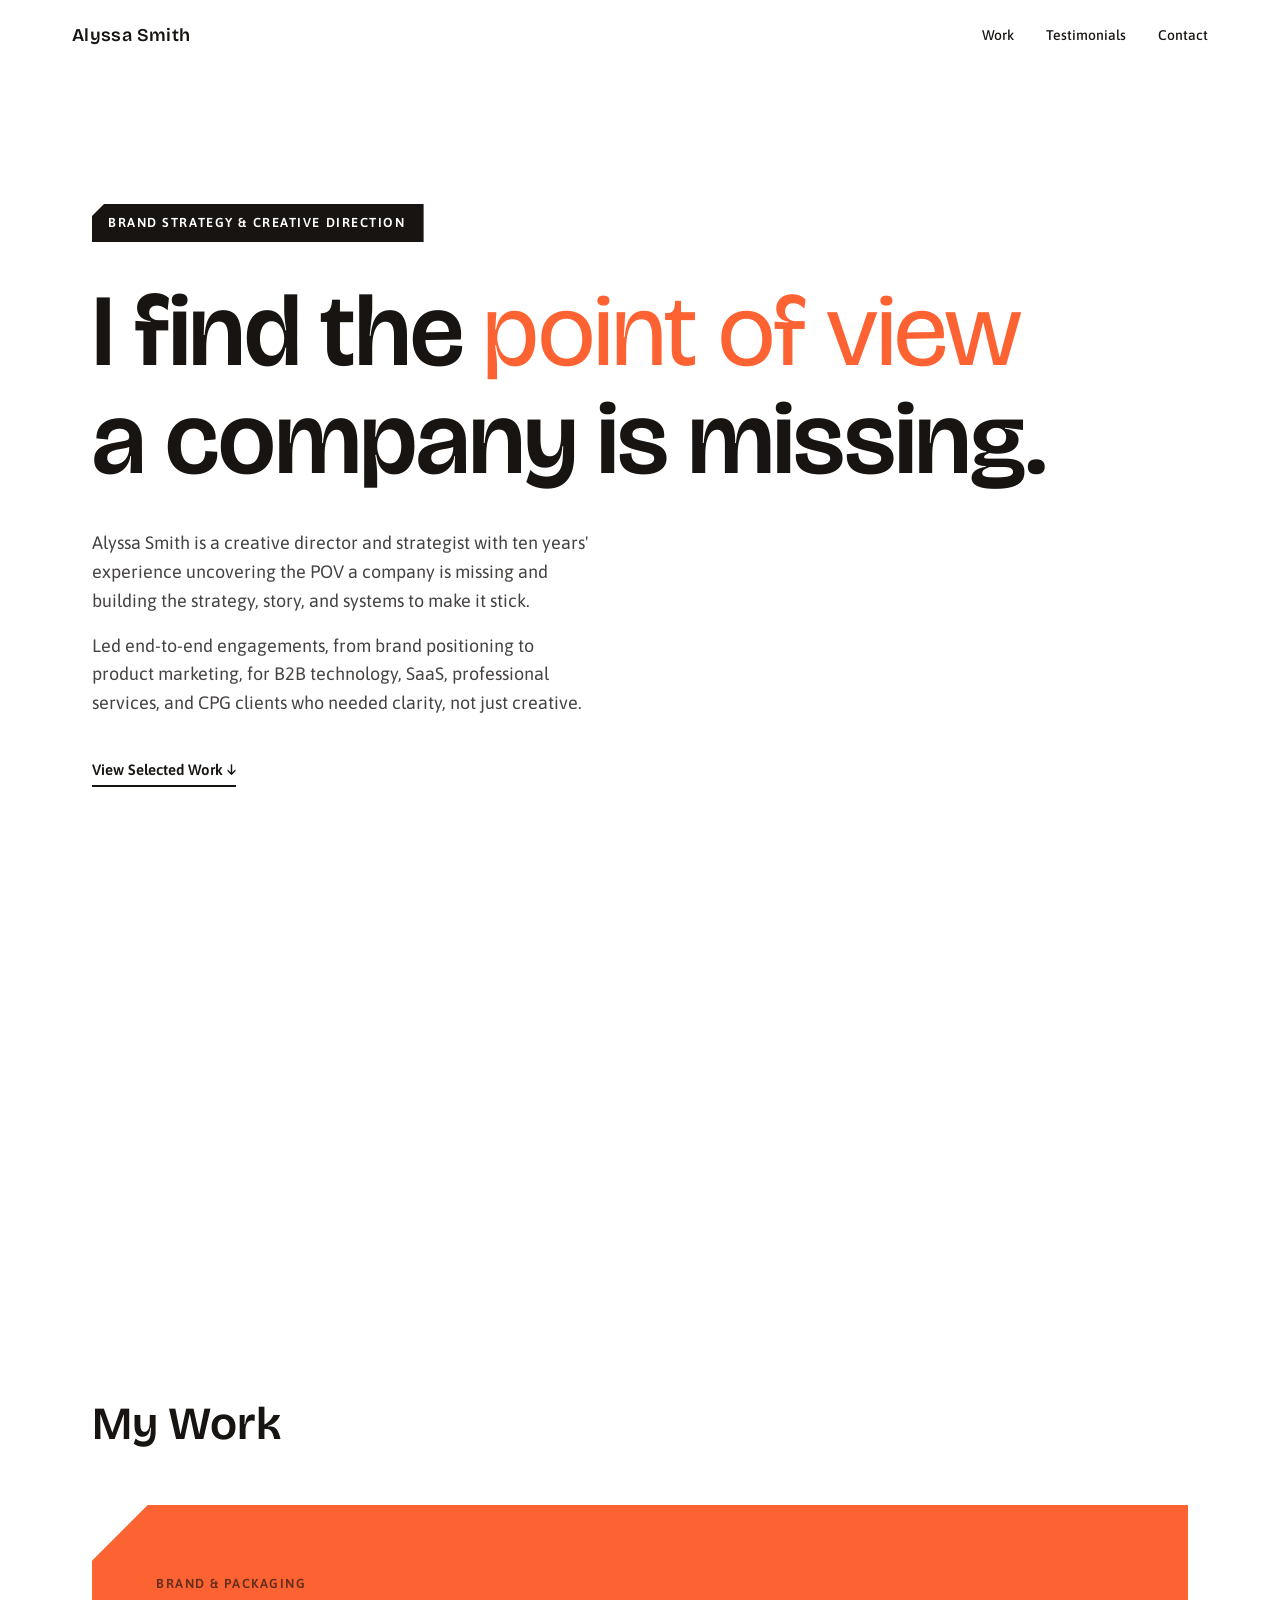
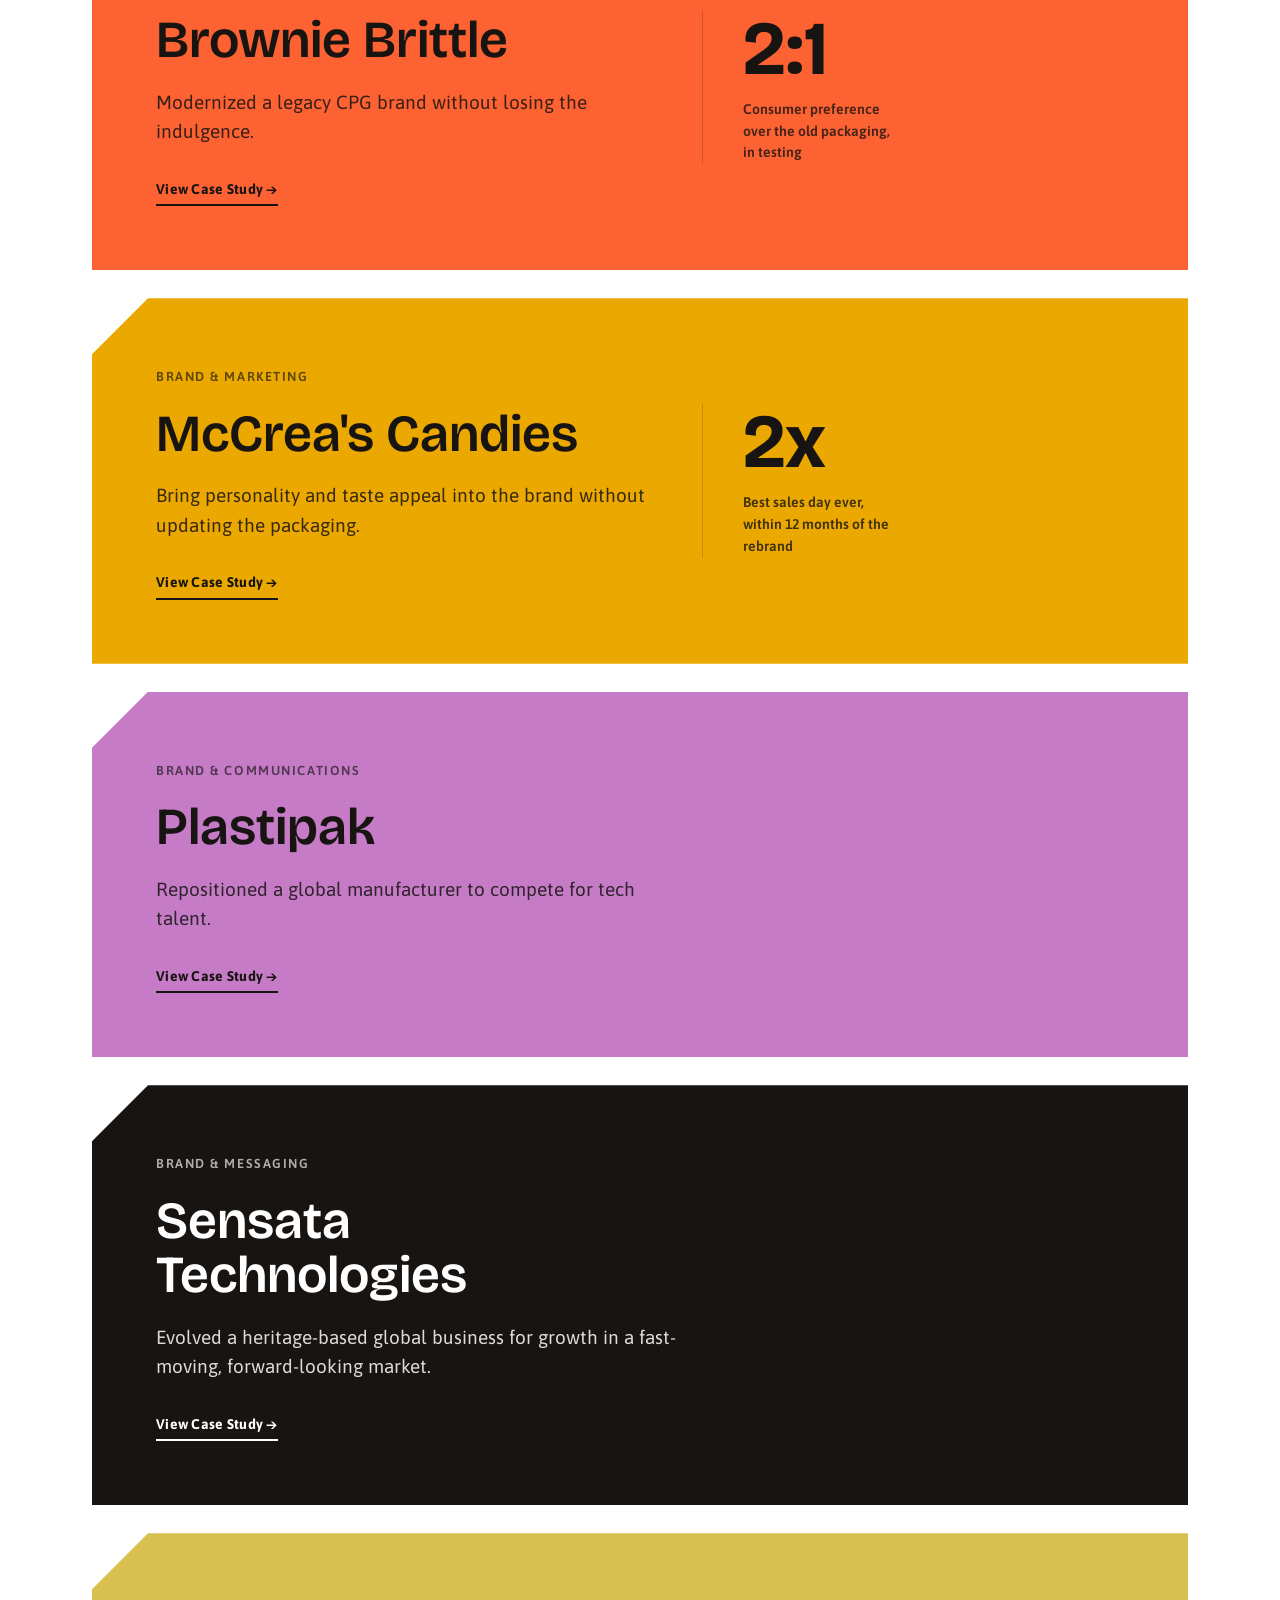
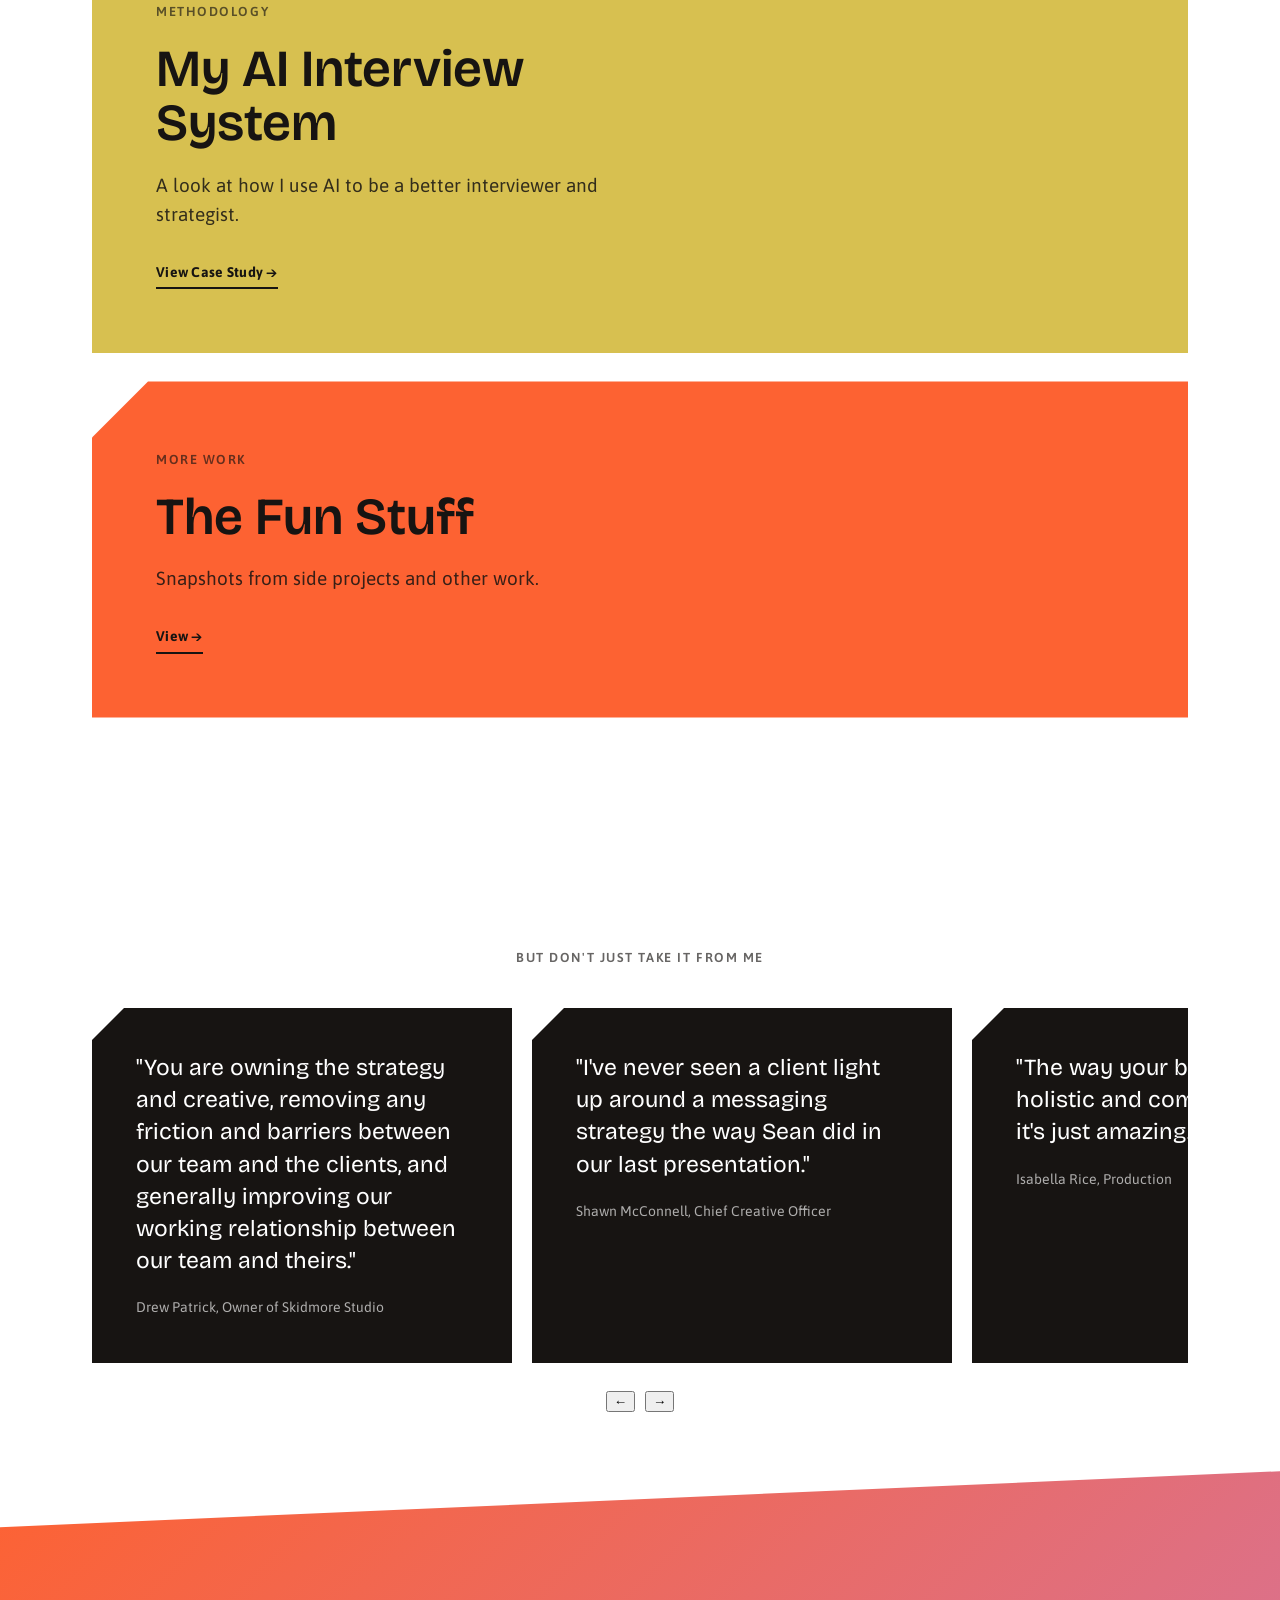
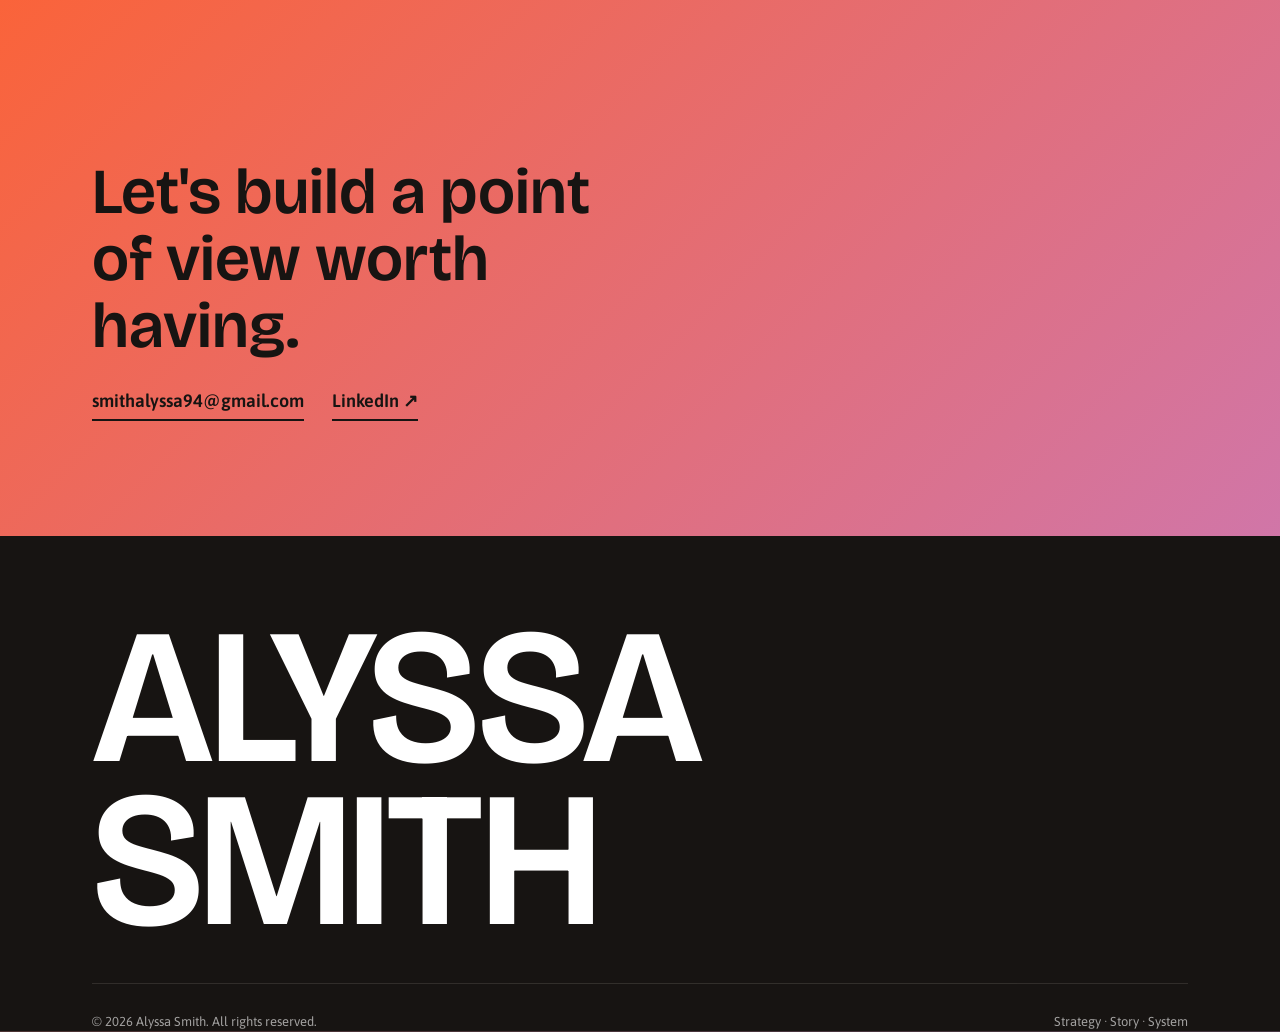
==== commit 9b485ee2: "Add files via upload" ====
--- a/index.html
+++ b/index.html
@@ -128,32 +128,34 @@
       <div class="testimonials__head">
         <p class="eyebrow">But Don't Just Take It From Me</p>
       </div>
-      <div class="testimonial-grid" id="testimonialGrid">
-
-        <div class="testimonial card-cut">
-          <p class="testimonial__quote">"You are owning the strategy and creative, removing any friction and barriers between our team and the clients, and generally improving our working relationship between our team and theirs."</p>
-          <p class="testimonial__attr">Drew Patrick, Owner of Skidmore Studio</p>
+      <div class="carousel" data-carousel>
+        <div class="carousel__track testimonial-grid">
+
+          <div class="testimonial card-cut">
+            <p class="testimonial__quote">"You are owning the strategy and creative, removing any friction and barriers between our team and the clients, and generally improving our working relationship between our team and theirs."</p>
+            <p class="testimonial__attr">Drew Patrick, Owner of Skidmore Studio</p>
+          </div>
+
+          <div class="testimonial card-cut">
+            <p class="testimonial__quote">"I've never seen a client light up around a messaging strategy the way Sean did in our last presentation."</p>
+            <p class="testimonial__attr">Shawn McConnell, Chief Creative Officer</p>
+          </div>
+
+          <div class="testimonial card-cut">
+            <p class="testimonial__quote">"The way your brain works, holistic and comprehensive, it's just amazing."</p>
+            <p class="testimonial__attr">Isabella Rice, Production</p>
+          </div>
+
+          <div class="testimonial card-cut">
+            <p class="testimonial__quote">"You really do run a tight ship, it makes being on your projects so easy and lovely."</p>
+            <p class="testimonial__attr">Sarah Johnson, Senior Designer</p>
+          </div>
+
         </div>
-
-        <div class="testimonial card-cut">
-          <p class="testimonial__quote">"I've never seen a client light up around a messaging strategy the way Sean did in our last presentation."</p>
-          <p class="testimonial__attr">Shawn McConnell, Chief Creative Officer</p>
+        <div class="carousel-nav testimonial-nav">
+          <button type="button" class="carousel-nav__btn" data-carousel-prev aria-label="Previous testimonial">←</button>
+          <button type="button" class="carousel-nav__btn" data-carousel-next aria-label="Next testimonial">→</button>
         </div>
-
-        <div class="testimonial card-cut">
-          <p class="testimonial__quote">"The way your brain works, holistic and comprehensive, it's just amazing."</p>
-          <p class="testimonial__attr">Isabella Rice, Production</p>
-        </div>
-
-        <div class="testimonial card-cut">
-          <p class="testimonial__quote">"You really do run a tight ship, it makes being on your projects so easy and lovely."</p>
-          <p class="testimonial__attr">Sarah Johnson, Senior Designer</p>
-        </div>
-
-      </div>
-      <div class="testimonial-nav">
-        <button type="button" class="testimonial-nav__btn" id="testimonialPrev" aria-label="Previous testimonial">←</button>
-        <button type="button" class="testimonial-nav__btn" id="testimonialNext" aria-label="Next testimonial">→</button>
       </div>
     </div>
   </section>
@@ -195,6 +197,7 @@
   </div>
 </div>
 
+<script src="js/carousel.js"></script>
 <script src="js/main.js"></script>
 </body>
 </html>
